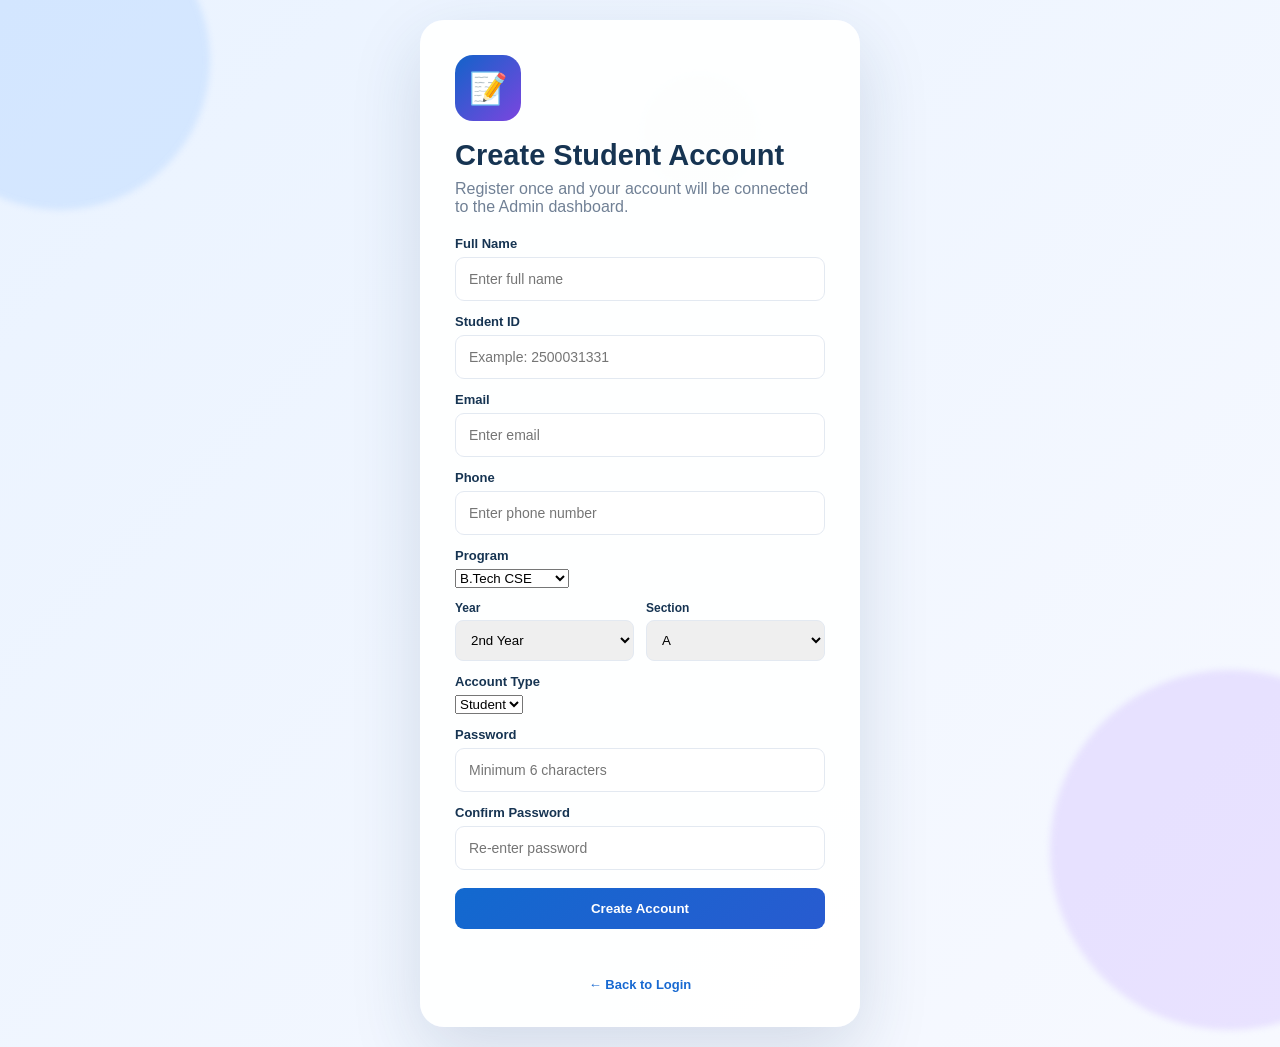
==== register.html @ 190f2417 "dobe" ====
<!DOCTYPE html>
<html lang="en">
<head>
<meta charset="UTF-8">
<meta name="viewport" content="width=device-width,initial-scale=1.0">
<title>Register - Student Program System</title>
<link rel="stylesheet" href="style.css">
</head>
<body class="login-body">
<div class="login-bg"><span></span><span></span><span></span></div>
<div class="login-card register-card">
  <div class="logo-box">📝</div>
  <h1>Create Student Account</h1>
  <p class="sub">Register once and your account will be connected to the Admin dashboard.</p>

  <form id="registerForm">
    <label>Full Name</label>
    <input id="regName" type="text" placeholder="Enter full name" required>

    <label>Student ID</label>
    <input id="regId" type="text" placeholder="Example: 2500031331" required>

    <label>Email</label>
    <input id="regEmail" type="email" placeholder="Enter email" required>

    <label>Phone</label>
    <input id="regPhone" type="tel" placeholder="Enter phone number">

    <label>Program</label>
    <select id="regProgram">
      <option>B.Tech CSE</option>
      <option>B.Tech ECE</option>
      <option>B.Tech EEE</option>
      <option>B.Tech AI & ML</option>
      <option>BCA</option>
    </select>

    <div class="form-grid">
      <div class="form-group">
        <label>Year</label>
        <select id="regYear">
          <option>1st Year</option>
          <option selected>2nd Year</option>
          <option>3rd Year</option>
          <option>4th Year</option>
        </select>
      </div>
      <div class="form-group">
        <label>Section</label>
        <select id="regSection">
          <option>A</option><option>B</option><option>C</option><option>D</option>
        </select>
      </div>
    </div>


    <label>Account Type</label>
    <select id="regRole"><option value="student">Student</option><option value="parent">Parent</option></select>
    <div id="linkedBox" style="display:none"><label>Student Email to Link</label><input id="regStudentEmail" type="email" placeholder="student@gmail.com"></div>

    <label>Password</label>
    <input id="regPassword" type="password" minlength="6" placeholder="Minimum 6 characters" required>

    <label>Confirm Password</label>
    <input id="regConfirm" type="password" minlength="6" placeholder="Re-enter password" required>

    <button class="btn primary full" type="submit">Create Account</button>
  </form>
  <script>
    document.getElementById("regRole").addEventListener("change",function(){
      document.getElementById("linkedBox").style.display=this.value==="parent"?"block":"none";
      document.getElementById("regId").placeholder=this.value==="parent"?"Optional":"Example: 2500031331";
    });
  </script>
  <div id="registerMsg" class="msg"></div>
  <p class="register-link"><a href="index.html">← Back to Login</a></p>
</div>
<script src="script.js"></script>
</body>
</html>
---- style.css ----
*{box-sizing:border-box} :root{--nav:#082e5c;--nav2:#0b3d78;--blue:#1769d1;--light:#f4f7fb;--card:#fff;--text:#163452;--muted:#708095;--line:#e3e9f1;--green:#149c6d;--orange:#d99018;--red:#d84a4a;--shadow:0 8px 24px rgba(26,58,95,.08)}
body{margin:0;font-family:Arial,Helvetica,sans-serif;background:var(--light);color:var(--text);overflow-x:hidden}.login-body{min-height:100vh;display:grid;place-items:center;background:linear-gradient(135deg,#eaf3ff,#f7f9ff);padding:20px}.login-bg span{position:fixed;border-radius:50%;filter:blur(3px);opacity:.45;animation:float 8s ease-in-out infinite}.login-bg span:nth-child(1){width:300px;height:300px;background:#b8d7ff;left:-90px;top:-90px}.login-bg span:nth-child(2){width:360px;height:360px;background:#d7c6ff;right:-130px;bottom:-130px;animation-delay:2s}.login-bg span:nth-child(3){width:120px;height:120px;background:#c9f2e2;left:50%;top:8%;animation-delay:4s}@keyframes float{50%{transform:translateY(-22px) scale(1.05)}}.login-card{width:min(440px,100%);padding:35px;border-radius:24px;background:rgba(255,255,255,.92);box-shadow:0 25px 70px rgba(30,62,100,.15);position:relative;animation:rise .7s ease}@keyframes rise{from{opacity:0;transform:translateY(25px)}to{opacity:1;transform:none}}.logo-box{width:66px;height:66px;border-radius:18px;background:linear-gradient(135deg,#1263c9,#7b45df);display:grid;place-items:center;color:#fff;font-size:31px;margin-bottom:18px}.login-card h1{margin:0;font-size:29px}.sub{color:var(--muted);margin:8px 0 20px}.demo{background:#eef6ff;border:1px solid #cfe2fb;padding:12px;border-radius:12px;font-size:13px;line-height:1.7;margin-bottom:18px}.demo code{background:#fff;padding:2px 5px;border-radius:4px}.login-card label{display:block;font-size:13px;font-weight:bold;margin:13px 0 6px}.login-card input{width:100%;padding:13px;border:1px solid var(--line);border-radius:9px;font-size:14px;outline:none}.login-card input:focus{border-color:#65a3e9;box-shadow:0 0 0 4px #dcecff}.btn{border:0;border-radius:9px;padding:13px 17px;font-weight:bold;cursor:pointer;transition:.2s}.btn:hover{transform:translateY(-2px)}.primary{color:white;background:linear-gradient(135deg,#1269cf,#285bd0)}.full{width:100%;margin-top:18px}.msg{min-height:20px;text-align:center;font-size:13px;font-weight:bold;margin-top:12px}.msg.error{color:var(--red)}.msg.ok{color:var(--green)}

.app{display:flex;min-height:100vh}.sidebar{width:224px;background:linear-gradient(180deg,#0a376b,#082c56);color:#fff;position:fixed;left:0;top:0;bottom:0;z-index:20;box-shadow:5px 0 20px rgba(0,0,0,.08);display:flex;flex-direction:column}.side-brand{padding:18px 12px;border-bottom:1px solid rgba(255,255,255,.1);display:flex;gap:9px;align-items:center}.mini-logo{width:37px;height:37px;background:#fff;border-radius:10px;display:grid;place-items:center;font-size:19px}.side-brand b{font-size:15px;display:block}.side-brand small{font-size:9px;opacity:.7;letter-spacing:1px}.profile{padding:17px 12px;background:rgba(255,255,255,.04);display:flex;gap:10px;align-items:center}.avatar{width:43px;height:43px;background:#fff;color:#163d6d;border-radius:50%;display:grid;place-items:center;font-weight:bold}.profile b{display:block;font-size:13px}.profile small{opacity:.7;font-size:11px}.menu-label{font-size:9px;color:#9eb9d8;margin:17px 15px 7px;letter-spacing:.7px}.nav{margin:2px 6px;width:calc(100% - 12px);background:transparent;border:0;color:#e9f2fd;padding:11px 12px;text-align:left;border-radius:7px;cursor:pointer;font-size:14px;display:flex;gap:11px;align-items:center}.nav:hover,.nav.active{background:#15538f}.nav.active{box-shadow:inset 3px 0 #53a0ff}.side-bottom{margin-top:auto;padding-bottom:10px}.logout-side{color:#ffd3d3}.main{margin-left:224px;width:calc(100% - 224px);min-height:100vh}.topbar{height:78px;background:#fff;border-bottom:1px solid var(--line);display:flex;align-items:center;justify-content:space-between;padding:0 25px;position:sticky;top:0;z-index:10}.topbar h2{margin:0;font-size:21px}.topbar small{color:var(--muted);font-size:11px}.top-user{display:flex;align-items:center;gap:10px;font-size:14px}.top-avatar{width:34px;height:34px;border-radius:50%;background:#eef3f9;display:grid;place-items:center;color:#23466d;font-weight:bold}.bell{border:1px solid var(--line);background:#fff;padding:9px;border-radius:8px}.hamb{display:none}.content{padding:20px 25px 45px;animation:fade .4s ease}@keyframes fade{from{opacity:0;transform:translateY(7px)}to{opacity:1;transform:none}}.hero{background:linear-gradient(110deg,#0c3c76,#1768c7);color:#fff;border-radius:10px;padding:24px 27px;display:flex;justify-content:space-between;align-items:center;box-shadow:var(--shadow);margin-bottom:18px}.hero h1{margin:0 0 8px;font-size:25px}.hero p{margin:0;opacity:.82;font-size:13px}.hero-icon{font-size:55px;opacity:.85}.cards{display:grid;grid-template-columns:repeat(4,1fr);gap:14px;margin-bottom:18px}.stat{background:#fff;border:1px solid var(--line);border-radius:9px;padding:17px;box-shadow:var(--shadow);transition:.25s}.stat:hover{transform:translateY(-4px)}.stat .ico{font-size:22px}.stat b{display:block;font-size:25px;margin-top:8px}.stat small{color:var(--muted)}.grid{display:grid;grid-template-columns:2fr 1fr;gap:18px;margin-bottom:18px}.panel{background:#fff;border:1px solid var(--line);border-radius:9px;padding:18px;box-shadow:var(--shadow)}.panel-title{display:flex;justify-content:space-between;align-items:center;border-bottom:1px solid var(--line);padding-bottom:12px;margin-bottom:14px}.panel-title h3{margin:0;font-size:17px}.panel-title p{margin:4px 0 0;color:var(--muted);font-size:12px}.chart{height:230px;display:flex;align-items:flex-end;gap:16px;padding:20px 10px 5px;border-bottom:1px solid #dfe5ec}.bar-col{flex:1;height:100%;display:flex;align-items:flex-end;justify-content:center;position:relative}.bar{width:65%;background:#1769d1;border-radius:6px 6px 0 0;min-height:10px;animation:grow .8s ease}.bar-col label{position:absolute;bottom:-24px;color:#7c8795;font-size:11px}.bar-col em{position:absolute;top:-4px;font-size:11px;color:#64748b;font-style:normal}.notice{padding:13px;background:#f7faff;border-left:4px solid #1670d2;margin:9px 0;font-size:13px}.notice b{display:block;margin-bottom:5px}.notice span{color:#617084}.table-wrap{overflow:auto}.data-table{width:100%;border-collapse:collapse;font-size:13px}.data-table th{background:#f4f6f9;text-align:left;color:#566578;padding:12px}.data-table td{padding:12px;border-bottom:1px solid #edf0f4}.badge{padding:5px 10px;border-radius:20px;font-size:11px;font-weight:bold;background:#e5f6ee;color:#159263;display:inline-block}.badge.warn{background:#fff3d8;color:#a87312}.badge.red{background:#ffe3e3;color:#c13e3e}.subject-grid{display:grid;grid-template-columns:repeat(2,1fr);gap:12px}.subject{border:1px solid var(--line);border-radius:9px;padding:14px;transition:.2s}.subject:hover{transform:translateY(-3px);box-shadow:var(--shadow)}.subject b{display:block;margin-bottom:5px}.subject small{color:var(--muted)}.progress{height:7px;background:#e9eef5;border-radius:10px;margin-top:10px;overflow:hidden}.progress i{display:block;height:100%;background:#1769d1;border-radius:10px}.profile-grid{display:grid;grid-template-columns:1fr 1fr;gap:14px}.info{padding:15px;background:#f8fafc;border-radius:8px}.info small{display:block;color:var(--muted);margin-bottom:5px}.big-result{display:grid;grid-template-columns:repeat(3,1fr);gap:14px}.result-box{text-align:center;padding:22px;border-radius:10px;background:#f6f9fd}.result-box b{font-size:28px;display:block;color:#1769d1}.result-box span{color:var(--muted);font-size:12px}.search{padding:11px 12px;border:1px solid var(--line);border-radius:8px;outline:0;width:260px}.toolbar{display:flex;justify-content:space-between;gap:10px;align-items:center;margin-bottom:14px}.form-grid{display:grid;grid-template-columns:1fr 1fr;gap:12px}.form-group label{display:block;font-size:12px;font-weight:bold;margin-bottom:5px}.form-group input,.form-group select,.form-group textarea{width:100%;padding:11px;border:1px solid var(--line);border-radius:8px}.form-group.full{grid-column:1/-1}.actions{display:flex;gap:8px}.small-btn{padding:8px 11px;border:0;border-radius:7px;cursor:pointer;font-weight:bold}.blue{background:#e5f0ff;color:#1260b8}.red{background:#ffe6e6;color:#b73737}@keyframes grow{from{height:0}}

body.dark{--light:#0d1726;--card:#142238;--text:#e9f1fb;--muted:#9eb0c7;--line:#263952}body.dark .topbar,body.dark .panel,body.dark .stat,body.dark .subject,body.dark .info,body.dark .login-card{background:#142238;color:#e9f1fb}body.dark .data-table th{background:#1b2b42}body.dark .notice,body.dark .result-box{background:#182b44}body.dark .top-avatar,body.dark .bell{background:#1a2a40;color:#fff}
@media(max-width:900px){.sidebar{transform:translateX(-100%);transition:.25s}.sidebar.open{transform:none}.main{margin-left:0;width:100%}.hamb{display:block;border:0;background:#fff;font-size:21px;margin-right:12px}.topbar>div:first-of-type{margin-right:auto}.cards{grid-template-columns:repeat(2,1fr)}.grid{grid-template-columns:1fr}.content{padding:15px}.topbar{padding:0 15px}.top-user b,.bell{display:none}}
@media(max-width:600px){.cards,.subject-grid,.profile-grid,.big-result,.form-grid{grid-template-columns:1fr}.hero-icon{display:none}.topbar h2{font-size:17px}.top-user{display:none}.toolbar{align-items:stretch;flex-direction:column}.search{width:100%}}

.register-link{text-align:center;margin:16px 0 0;color:var(--muted);font-size:13px}.register-link a{color:#1769d1;font-weight:bold;text-decoration:none}.register-card{max-width:560px}.register-card .form-grid{margin-top:0}.register-card .form-group label{margin-top:13px}
#toast{position:fixed;right:22px;bottom:22px;background:#163f6f;color:#fff;padding:12px 17px;border-radius:9px;box-shadow:0 10px 30px #0002;opacity:0;transform:translateY(15px);pointer-events:none;transition:.25s;z-index:99;font-size:13px}#toast.show{opacity:1;transform:none}
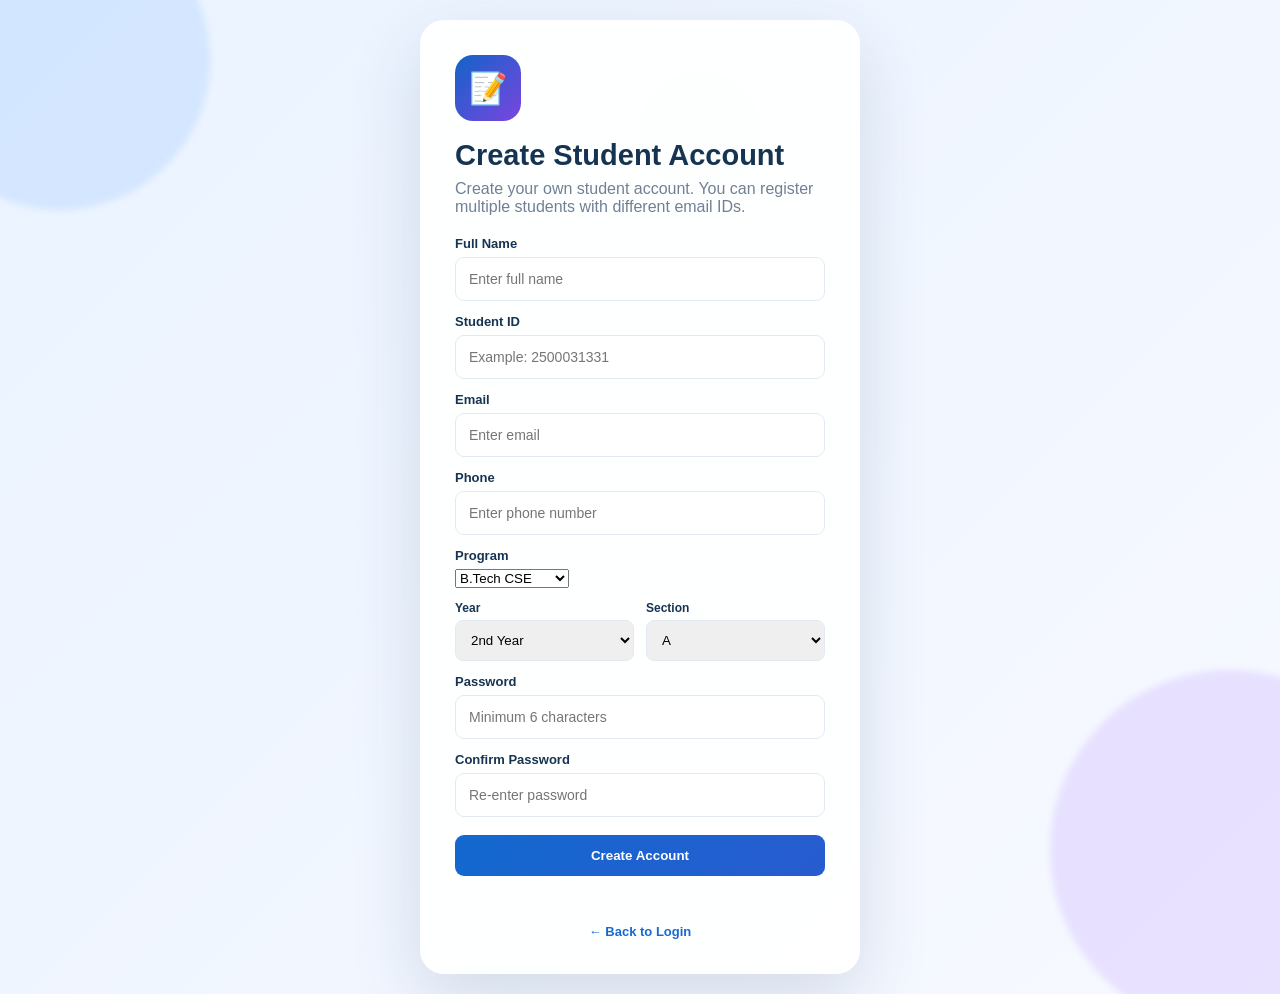
==== commit 92ba99a5: "dghg" ====
--- a/register.html
+++ b/register.html
@@ -11,7 +11,7 @@
 <div class="login-card register-card">
   <div class="logo-box">📝</div>
   <h1>Create Student Account</h1>
-  <p class="sub">Register once and your account will be connected to the Admin dashboard.</p>
+  <p class="sub">Create your own student account. You can register multiple students with different email IDs.</p>
 
   <form id="registerForm">
     <label>Full Name</label>
@@ -52,13 +52,7 @@
         </select>
       </div>
     </div>
-
-
-    <label>Account Type</label>
-    <select id="regRole"><option value="student">Student</option><option value="parent">Parent</option></select>
-    <div id="linkedBox" style="display:none"><label>Student Email to Link</label><input id="regStudentEmail" type="email" placeholder="student@gmail.com"></div>
-
-    <label>Password</label>
+<label>Password</label>
     <input id="regPassword" type="password" minlength="6" placeholder="Minimum 6 characters" required>
 
     <label>Confirm Password</label>
@@ -66,13 +60,7 @@
 
     <button class="btn primary full" type="submit">Create Account</button>
   </form>
-  <script>
-    document.getElementById("regRole").addEventListener("change",function(){
-      document.getElementById("linkedBox").style.display=this.value==="parent"?"block":"none";
-      document.getElementById("regId").placeholder=this.value==="parent"?"Optional":"Example: 2500031331";
-    });
-  </script>
-  <div id="registerMsg" class="msg"></div>
+<div id="registerMsg" class="msg"></div>
   <p class="register-link"><a href="index.html">← Back to Login</a></p>
 </div>
 <script src="script.js"></script>
